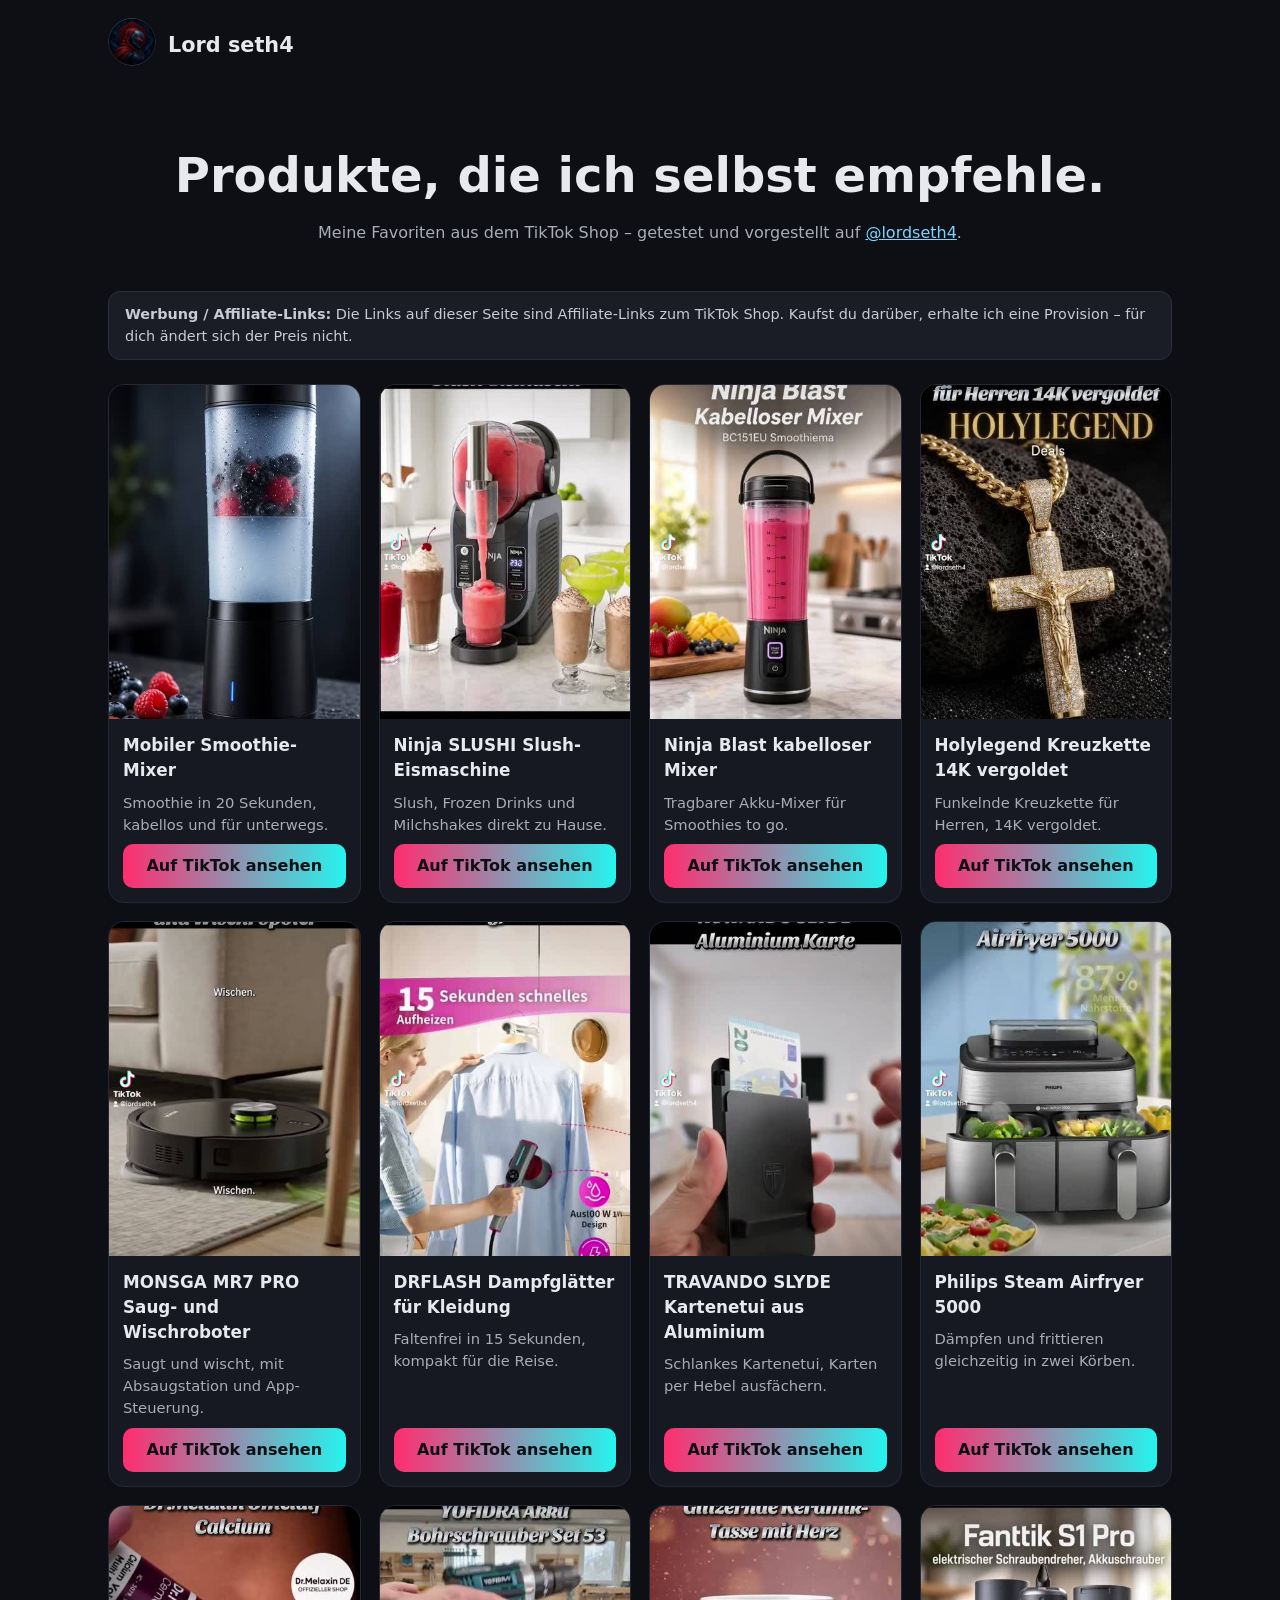
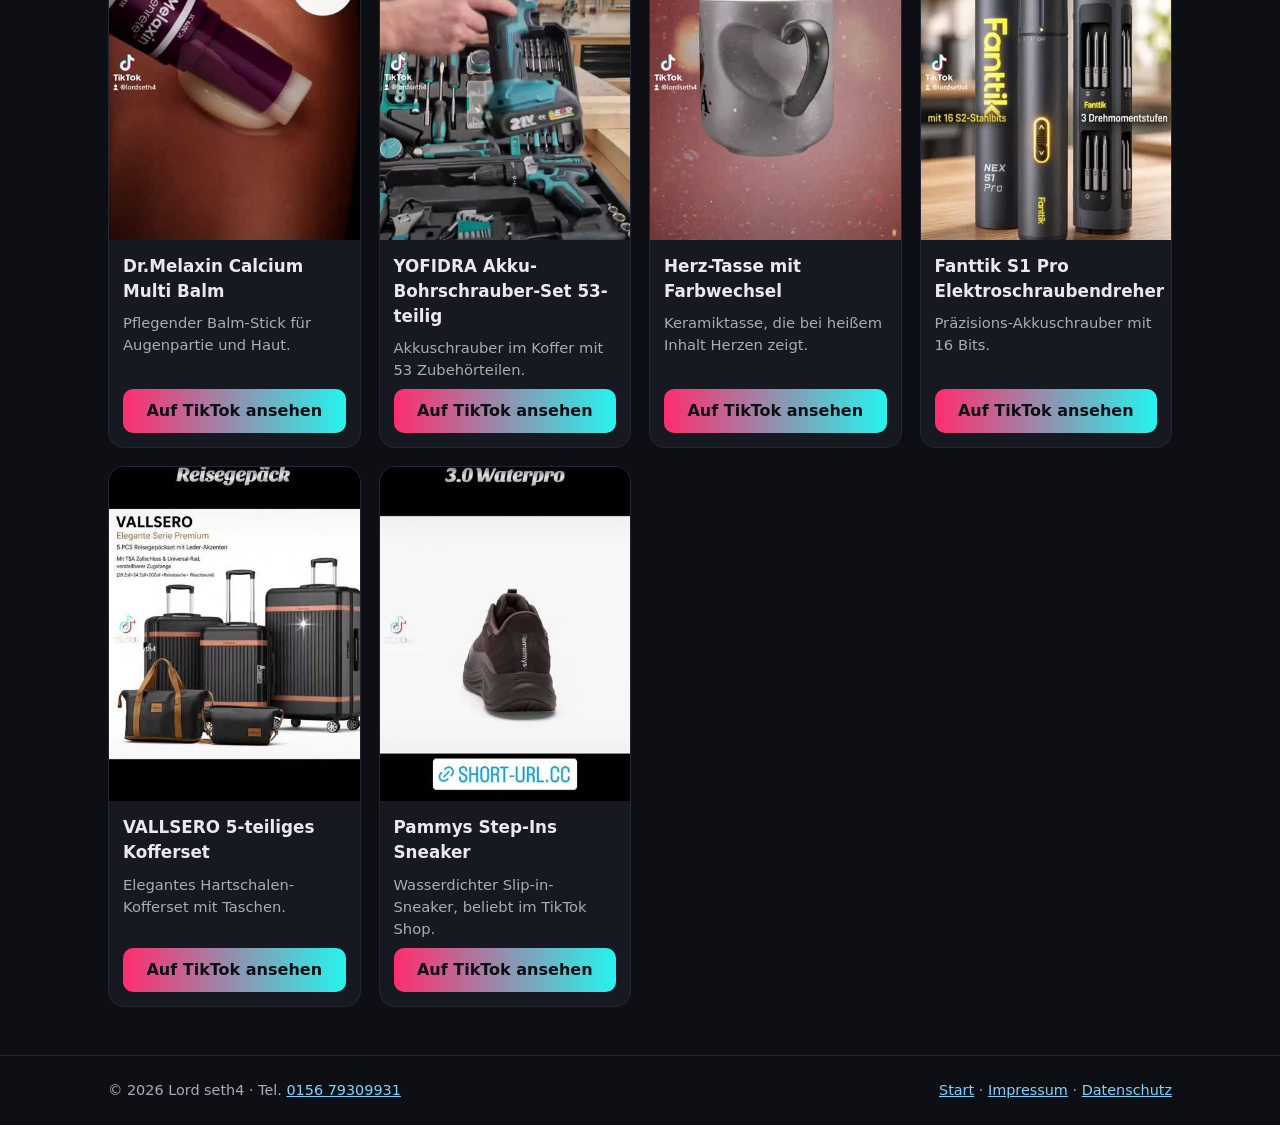
==== index.html @ cb62c542 "Webseite lordseth4" ====
<!doctype html><html lang="de"><head><meta charset="utf-8"><meta name="viewport" content="width=device-width,initial-scale=1"><title>Lord seth4 – Produkte, die ich selbst empfehle</title><link rel="icon" href="img/logo.svg"><link rel="stylesheet" href="style.css"></head><body><div class="wrap"><header><a href="index.html"><img src="img/logo.svg" alt="Lord seth4 Logo"></a><b>Lord seth4</b></header></div>
<main class="wrap"><section class="hero"><h1>Produkte, die ich selbst empfehle.</h1><p>Meine Favoriten aus dem TikTok Shop – getestet und vorgestellt auf <a href="https://www.tiktok.com/@lordseth4">@lordseth4</a>.</p></section>
<div class="notice"><b>Werbung / Affiliate-Links:</b> Die Links auf dieser Seite sind Affiliate-Links zum TikTok Shop. Kaufst du darüber, erhalte ich eine Provision – für dich ändert sich der Preis nicht.</div>
<div class="grid" id="grid"></div></main>
<script>
fetch('products.json').then(r=>r.json()).then(ps=>{const g=document.getElementById('grid');ps.forEach(p=>{const c=document.createElement('article');c.className='card';c.innerHTML='<img loading="lazy" alt=""><div><h3></h3><p></p><a class="btn" target="_blank" rel="sponsored noopener">Auf TikTok ansehen</a></div>';c.querySelector('img').src=p.bild;c.querySelector('img').alt=p.name;c.querySelector('h3').textContent=p.name;c.querySelector('p').textContent=p.beschreibung;c.querySelector('a').href=p.link;g.appendChild(c)})});
</script>
<footer><div class="wrap"><span>© 2026 Lord seth4 · Tel. <a href="tel:+4915679309931">0156 79309931</a></span><span><a href="index.html">Start</a> · <a href="impressum.html">Impressum</a> · <a href="datenschutz.html">Datenschutz</a></span></div></footer></body></html>
---- style.css ----
*{box-sizing:border-box}body{margin:0;font-family:system-ui,-apple-system,Segoe UI,Roboto,sans-serif;background:#0d0f14;color:#e8e8ef;line-height:1.5}
a{color:#7fd4ff}.wrap{max-width:1100px;margin:0 auto;padding:0 18px}
header{display:flex;align-items:center;gap:12px;padding:18px 0}header img{width:48px;height:48px;border-radius:50%;object-fit:cover}header b{font-size:1.3rem}
.hero{padding:48px 0 28px;text-align:center}.hero h1{font-size:clamp(1.8rem,5vw,3rem);margin:0 0 10px}.hero p{color:#a9acb8;margin:0}
.notice{background:#1a1d26;border:1px solid #2a2e3b;border-radius:12px;padding:12px 16px;font-size:.9rem;color:#c9cbd4;margin:18px 0}
.grid{display:grid;grid-template-columns:repeat(auto-fill,minmax(230px,1fr));gap:18px;margin:24px 0 48px}
.card{background:#161922;border:1px solid #242836;border-radius:16px;overflow:hidden;display:flex;flex-direction:column}
.card img{width:100%;aspect-ratio:3/4;object-fit:cover;background:#222}.card div{padding:14px;display:flex;flex-direction:column;gap:8px;flex:1}
.card h3{margin:0;font-size:1.05rem}.card p{margin:0;color:#a9acb8;font-size:.92rem;flex:1}
.btn{display:block;text-align:center;background:linear-gradient(90deg,#ff2d6f,#25f4ee);color:#0d0f14;font-weight:700;text-decoration:none;padding:10px;border-radius:10px}
footer{border-top:1px solid #242836;padding:24px 0;color:#a9acb8;font-size:.9rem}footer .wrap{display:flex;flex-wrap:wrap;gap:16px;justify-content:space-between}
.legal{max-width:760px;padding:24px 18px 60px;margin:0 auto}.legal h1{margin-top:0}
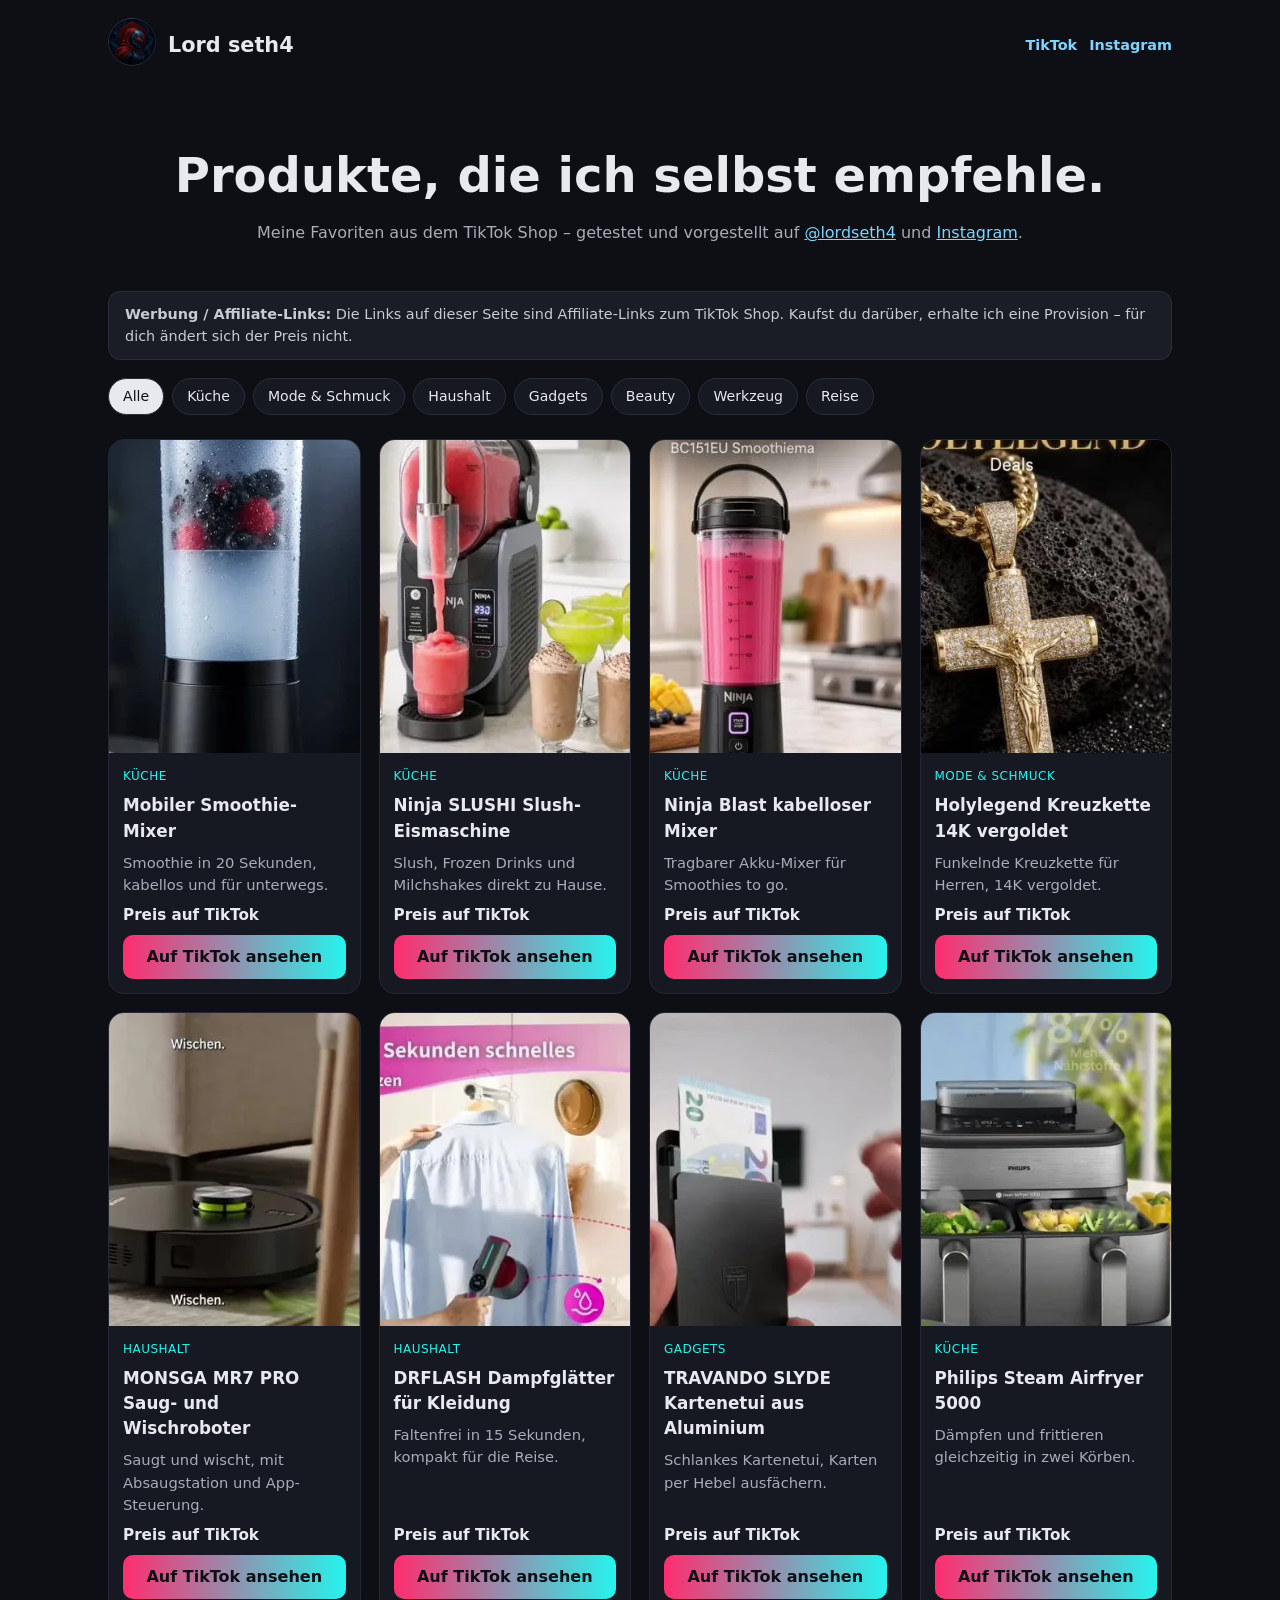
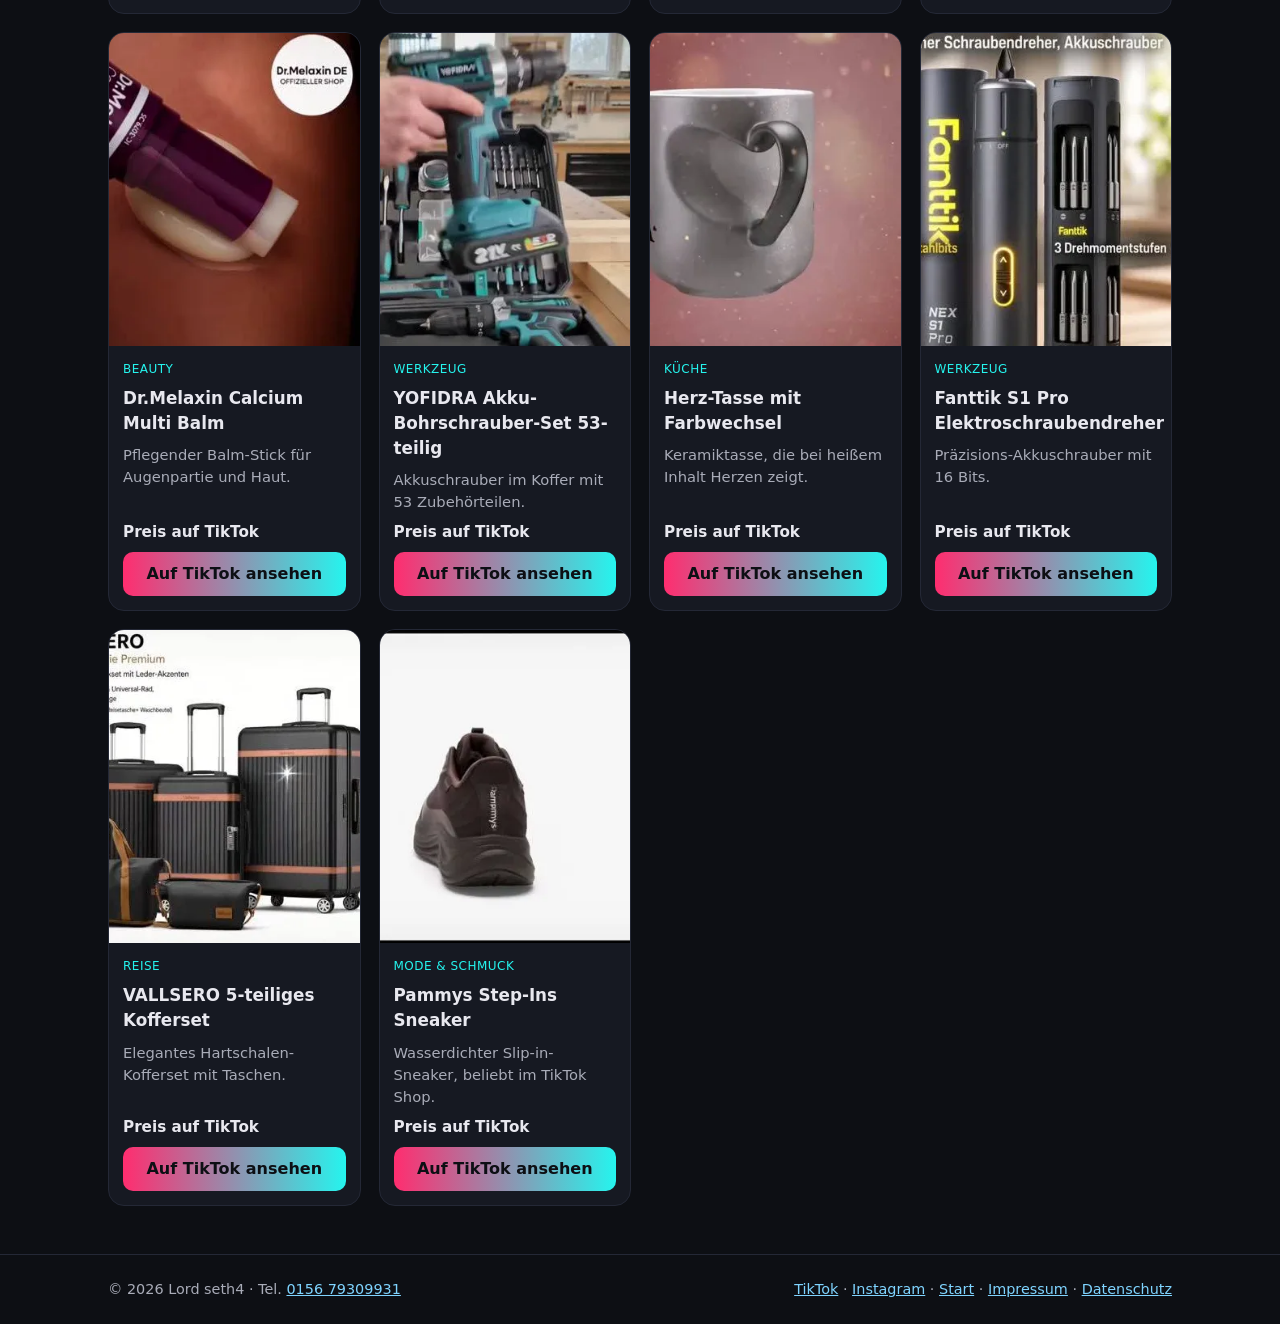
==== commit f8f6997a: "Site v2: 2-Spalten mobil, Kategorien-Filter, Preise, Instagram, Bilder ohne Wasserzeichen" ====
--- a/index.html
+++ b/index.html
@@ -1,8 +1,15 @@
-<!doctype html><html lang="de"><head><meta charset="utf-8"><meta name="viewport" content="width=device-width,initial-scale=1"><title>Lord seth4 – Produkte, die ich selbst empfehle</title><link rel="icon" href="img/logo.svg"><link rel="stylesheet" href="style.css"></head><body><div class="wrap"><header><a href="index.html"><img src="img/logo.svg" alt="Lord seth4 Logo"></a><b>Lord seth4</b></header></div>
-<main class="wrap"><section class="hero"><h1>Produkte, die ich selbst empfehle.</h1><p>Meine Favoriten aus dem TikTok Shop – getestet und vorgestellt auf <a href="https://www.tiktok.com/@lordseth4">@lordseth4</a>.</p></section>
+<!doctype html><html lang="de"><head><meta charset="utf-8"><meta name="viewport" content="width=device-width,initial-scale=1"><title>Lord seth4 – Produkte, die ich selbst empfehle</title><link rel="icon" href="img/logo.svg"><link rel="stylesheet" href="style.css"></head><body><div class="wrap"><header><a href="index.html"><img src="img/logo.svg" alt="Lord seth4 Logo"></a><b>Lord seth4</b><nav class="social"><a href="https://www.tiktok.com/@lordseth4" target="_blank" rel="noopener">TikTok</a><a href="https://www.instagram.com/lord.seth4" target="_blank" rel="noopener">Instagram</a></nav></header></div>
+<main class="wrap"><section class="hero"><h1>Produkte, die ich selbst empfehle.</h1><p>Meine Favoriten aus dem TikTok Shop – getestet und vorgestellt auf <a href="https://www.tiktok.com/@lordseth4">@lordseth4</a> und <a href="https://www.instagram.com/lord.seth4">Instagram</a>.</p></section>
 <div class="notice"><b>Werbung / Affiliate-Links:</b> Die Links auf dieser Seite sind Affiliate-Links zum TikTok Shop. Kaufst du darüber, erhalte ich eine Provision – für dich ändert sich der Preis nicht.</div>
-<div class="grid" id="grid"></div></main>
+<div class="filters" id="filters"></div><div class="grid" id="grid"></div></main>
 <script>
-fetch('products.json').then(r=>r.json()).then(ps=>{const g=document.getElementById('grid');ps.forEach(p=>{const c=document.createElement('article');c.className='card';c.innerHTML='<img loading="lazy" alt=""><div><h3></h3><p></p><a class="btn" target="_blank" rel="sponsored noopener">Auf TikTok ansehen</a></div>';c.querySelector('img').src=p.bild;c.querySelector('img').alt=p.name;c.querySelector('h3').textContent=p.name;c.querySelector('p').textContent=p.beschreibung;c.querySelector('a').href=p.link;g.appendChild(c)})});
+const P='https://www.tiktok.com/@lordseth4';
+fetch('products.json').then(r=>r.json()).then(ps=>{const g=document.getElementById('grid'),f=document.getElementById('filters');
+const cats=['Alle',...new Set(ps.map(p=>p.kategorie))];
+const show=c=>{g.querySelectorAll('.card').forEach(e=>e.hidden=!(c==='Alle'||e.dataset.k===c));f.querySelectorAll('button').forEach(b=>b.classList.toggle('on',b.textContent===c))};
+cats.forEach(c=>{const b=document.createElement('button');b.textContent=c;b.onclick=()=>show(c);f.appendChild(b)});
+ps.forEach(p=>{const c=document.createElement('article');c.className='card';c.dataset.k=p.kategorie;c.innerHTML='<img loading="lazy" alt=""><div><span class="cat"></span><h3></h3><p></p><strong class="preis"></strong><a class="btn" target="_blank" rel="sponsored noopener"></a></div>';
+c.querySelector('img').src=p.bild;c.querySelector('img').alt=p.name;c.querySelector('.cat').textContent=p.kategorie;c.querySelector('h3').textContent=p.name;c.querySelector('p').textContent=p.beschreibung;
+c.querySelector('.preis').textContent=p.preis?p.preis:'Preis auf TikTok';const a=c.querySelector('a');a.href=p.link||P;a.textContent=(p.link&&p.link!==P)?'Zum Produkt':'Auf TikTok ansehen';g.appendChild(c)});show('Alle')});
 </script>
-<footer><div class="wrap"><span>© 2026 Lord seth4 · Tel. <a href="tel:+4915679309931">0156 79309931</a></span><span><a href="index.html">Start</a> · <a href="impressum.html">Impressum</a> · <a href="datenschutz.html">Datenschutz</a></span></div></footer></body></html>
+<footer><div class="wrap"><span>© 2026 Lord seth4 · Tel. <a href="tel:+4915679309931">0156 79309931</a></span><span><a href="https://www.tiktok.com/@lordseth4">TikTok</a> · <a href="https://www.instagram.com/lord.seth4">Instagram</a> · <a href="index.html">Start</a> · <a href="impressum.html">Impressum</a> · <a href="datenschutz.html">Datenschutz</a></span></div></footer></body></html>
--- a/style.css
+++ b/style.css
@@ -5,8 +5,15 @@
 .notice{background:#1a1d26;border:1px solid #2a2e3b;border-radius:12px;padding:12px 16px;font-size:.9rem;color:#c9cbd4;margin:18px 0}
 .grid{display:grid;grid-template-columns:repeat(auto-fill,minmax(230px,1fr));gap:18px;margin:24px 0 48px}
 .card{background:#161922;border:1px solid #242836;border-radius:16px;overflow:hidden;display:flex;flex-direction:column}
-.card img{width:100%;aspect-ratio:3/4;object-fit:cover;background:#222}.card div{padding:14px;display:flex;flex-direction:column;gap:8px;flex:1}
+.card img{width:100%;aspect-ratio:4/5;object-fit:cover;background:#222}.card div{padding:14px;display:flex;flex-direction:column;gap:8px;flex:1}
 .card h3{margin:0;font-size:1.05rem}.card p{margin:0;color:#a9acb8;font-size:.92rem;flex:1}
 .btn{display:block;text-align:center;background:linear-gradient(90deg,#ff2d6f,#25f4ee);color:#0d0f14;font-weight:700;text-decoration:none;padding:10px;border-radius:10px}
 footer{border-top:1px solid #242836;padding:24px 0;color:#a9acb8;font-size:.9rem}footer .wrap{display:flex;flex-wrap:wrap;gap:16px;justify-content:space-between}
 .legal{max-width:760px;padding:24px 18px 60px;margin:0 auto}.legal h1{margin-top:0}
+.social{margin-left:auto;display:flex;gap:12px}.social a{text-decoration:none;font-weight:600;font-size:.9rem}
+.filters{display:flex;flex-wrap:wrap;gap:8px;margin-top:18px}.filters button{background:#161922;color:#e8e8ef;border:1px solid #2a2e3b;border-radius:999px;padding:7px 14px;font:inherit;font-size:.88rem;cursor:pointer}.filters button.on{background:#e8e8ef;color:#0d0f14}
+.cat{font-size:.75rem;color:#25f4ee;text-transform:uppercase;letter-spacing:.04em}.preis{font-size:.95rem}.card[hidden]{display:none}
+.grid{grid-template-columns:repeat(2,1fr);gap:10px}
+@media(min-width:700px){.grid{grid-template-columns:repeat(3,1fr);gap:16px}}
+@media(min-width:1000px){.grid{grid-template-columns:repeat(4,1fr);gap:18px}}
+@media(max-width:699px){.card div{padding:9px;gap:5px}.card h3{font-size:.86rem;line-height:1.25}.card p{font-size:.78rem}.btn{font-size:.78rem;padding:8px 4px}.preis{font-size:.82rem}.card{border-radius:12px}}
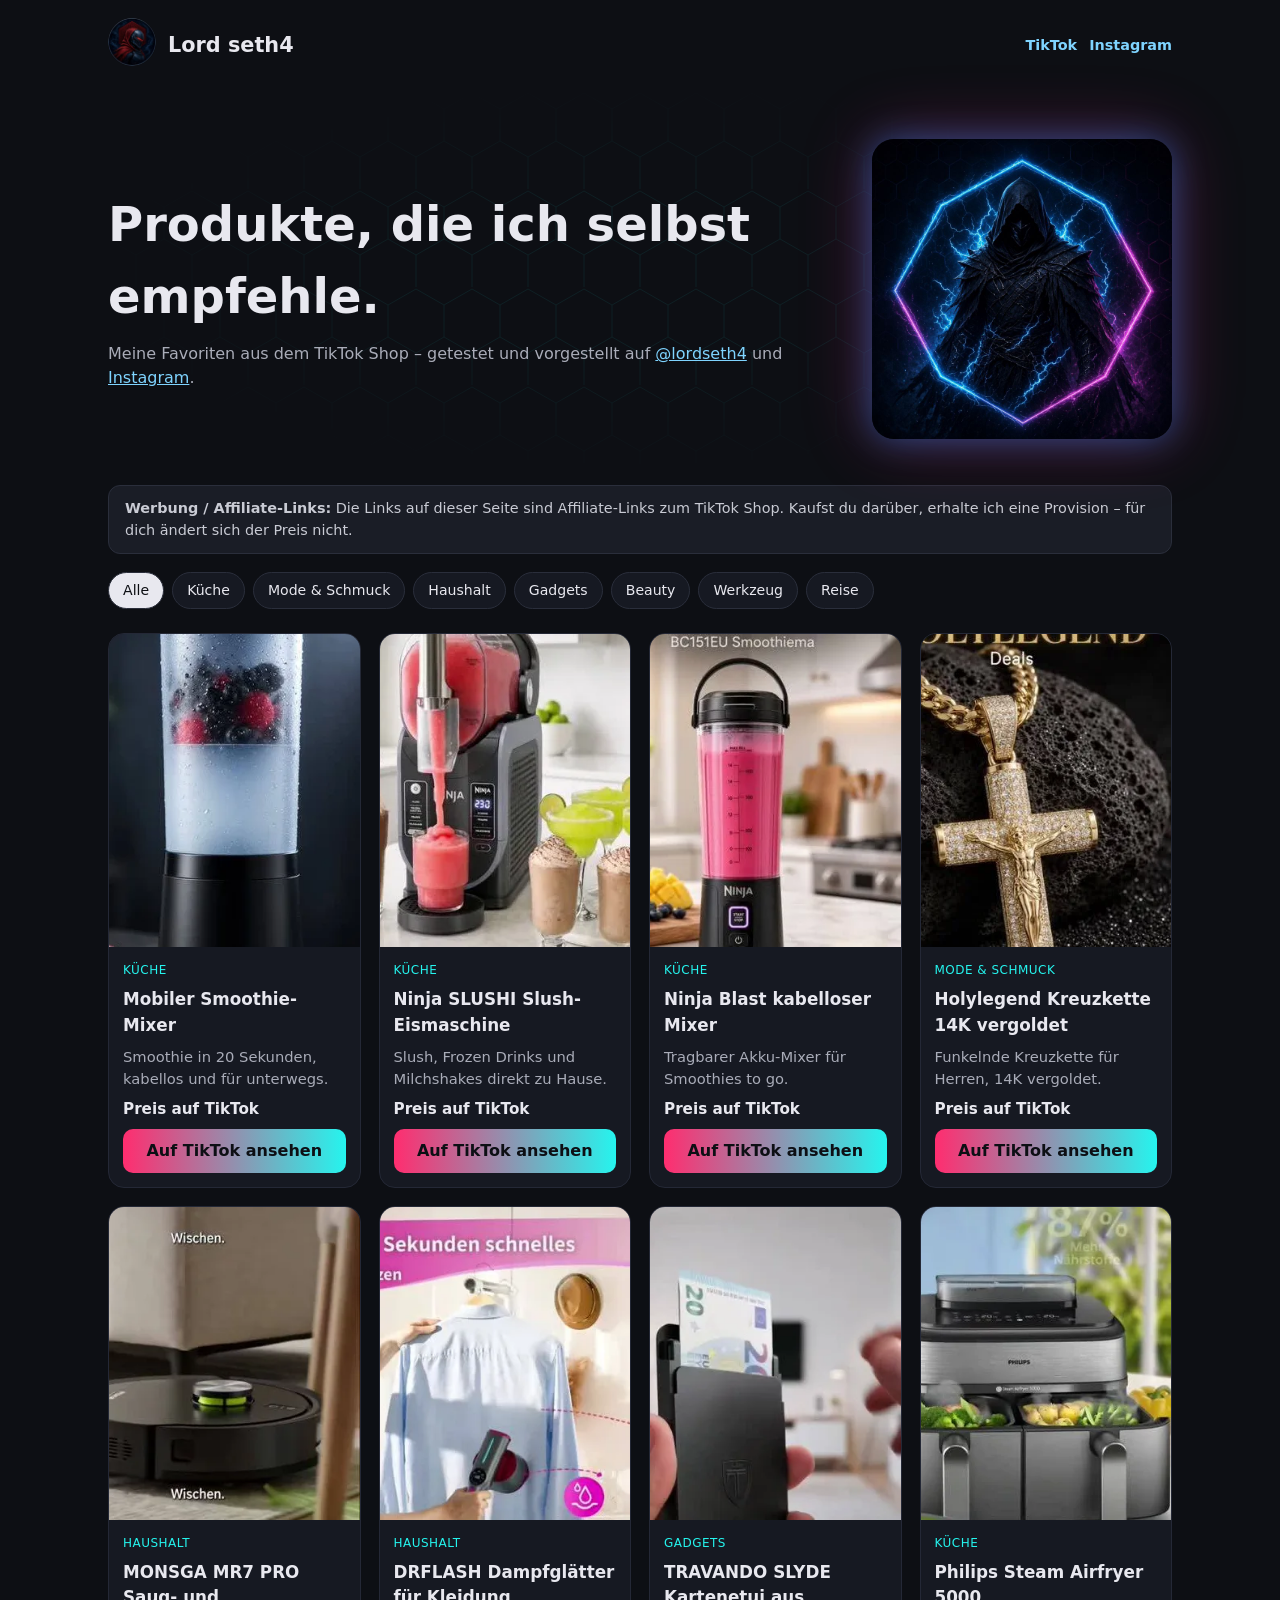
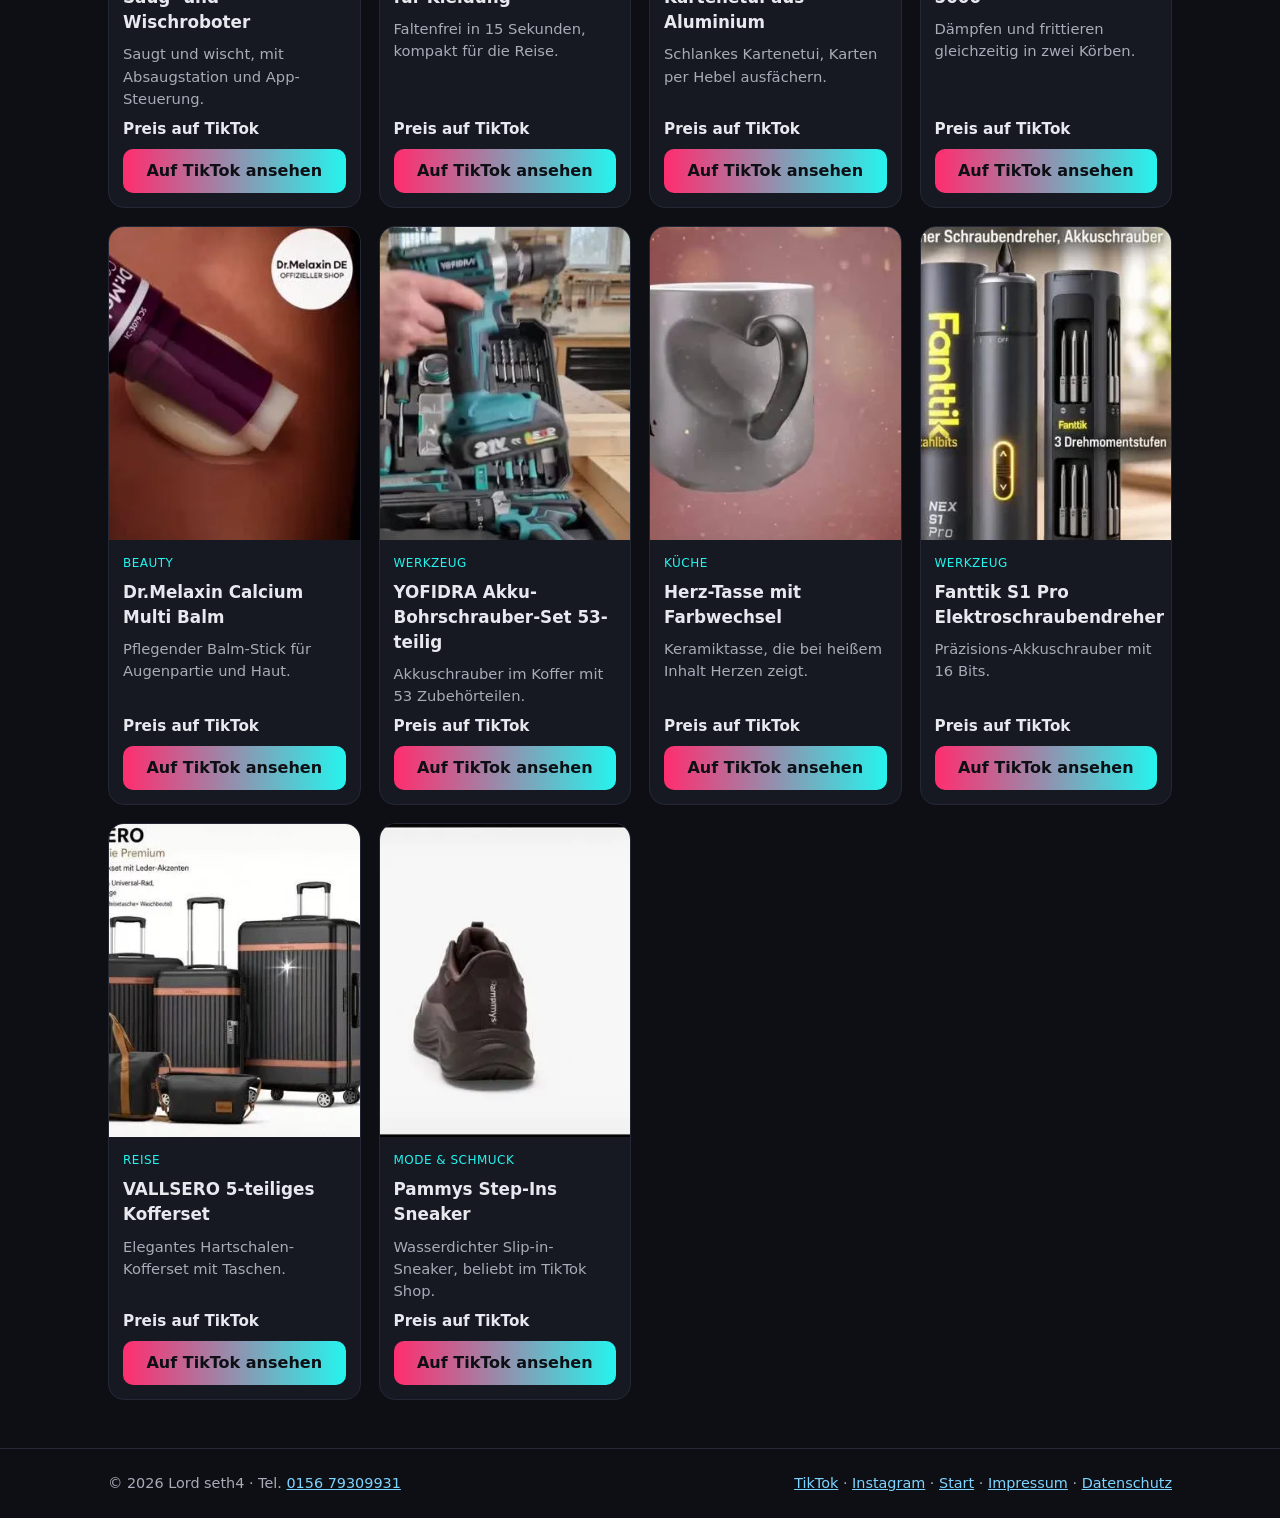
==== commit d8f1104a: "Hero-Figur mit Glow und Hex-Muster" ====
--- a/index.html
+++ b/index.html
@@ -1,5 +1,5 @@
 <!doctype html><html lang="de"><head><meta charset="utf-8"><meta name="viewport" content="width=device-width,initial-scale=1"><title>Lord seth4 – Produkte, die ich selbst empfehle</title><link rel="icon" href="img/logo.svg"><link rel="stylesheet" href="style.css"></head><body><div class="wrap"><header><a href="index.html"><img src="img/logo.svg" alt="Lord seth4 Logo"></a><b>Lord seth4</b><nav class="social"><a href="https://www.tiktok.com/@lordseth4" target="_blank" rel="noopener">TikTok</a><a href="https://www.instagram.com/lord.seth4" target="_blank" rel="noopener">Instagram</a></nav></header></div>
-<main class="wrap"><section class="hero"><h1>Produkte, die ich selbst empfehle.</h1><p>Meine Favoriten aus dem TikTok Shop – getestet und vorgestellt auf <a href="https://www.tiktok.com/@lordseth4">@lordseth4</a> und <a href="https://www.instagram.com/lord.seth4">Instagram</a>.</p></section>
+<main class="wrap"><section class="hero"><img class="hero-fig" src="img/hero-figure.jpg" alt="Lord seth4 Figur"><div class="hero-txt"><h1>Produkte, die ich selbst empfehle.</h1><p>Meine Favoriten aus dem TikTok Shop – getestet und vorgestellt auf <a href="https://www.tiktok.com/@lordseth4">@lordseth4</a> und <a href="https://www.instagram.com/lord.seth4">Instagram</a>.</p></div></section>
 <div class="notice"><b>Werbung / Affiliate-Links:</b> Die Links auf dieser Seite sind Affiliate-Links zum TikTok Shop. Kaufst du darüber, erhalte ich eine Provision – für dich ändert sich der Preis nicht.</div>
 <div class="filters" id="filters"></div><div class="grid" id="grid"></div></main>
 <script>
--- a/style.css
+++ b/style.css
@@ -17,3 +17,7 @@
 @media(min-width:700px){.grid{grid-template-columns:repeat(3,1fr);gap:16px}}
 @media(min-width:1000px){.grid{grid-template-columns:repeat(4,1fr);gap:18px}}
 @media(max-width:699px){.card div{padding:9px;gap:5px}.card h3{font-size:.86rem;line-height:1.25}.card p{font-size:.78rem}.btn{font-size:.78rem;padding:8px 4px}.preis{font-size:.82rem}.card{border-radius:12px}}
+.hero{position:relative;display:flex;flex-direction:column;align-items:center;gap:22px}
+.hero::before{content:"";position:absolute;inset:0;z-index:-1;opacity:.07;background-image:url("data:image/svg+xml,%3Csvg xmlns='http://www.w3.org/2000/svg' width='56' height='98'%3E%3Cpath d='M28 66L0 50V18L28 2l28 16v32L28 66zm0 32V66' fill='none' stroke='%2325f4ee' stroke-width='1'/%3E%3C/svg%3E");-webkit-mask:radial-gradient(ellipse at center,#000 30%,transparent 75%);mask:radial-gradient(ellipse at center,#000 30%,transparent 75%)}
+.hero-fig{width:220px;max-width:70vw;aspect-ratio:1;object-fit:cover;border-radius:22px;box-shadow:0 0 34px rgba(37,140,255,.45),0 0 70px rgba(255,45,140,.3)}
+@media(min-width:800px){.hero{flex-direction:row-reverse;justify-content:center;text-align:left;gap:48px}.hero-fig{width:300px}}
